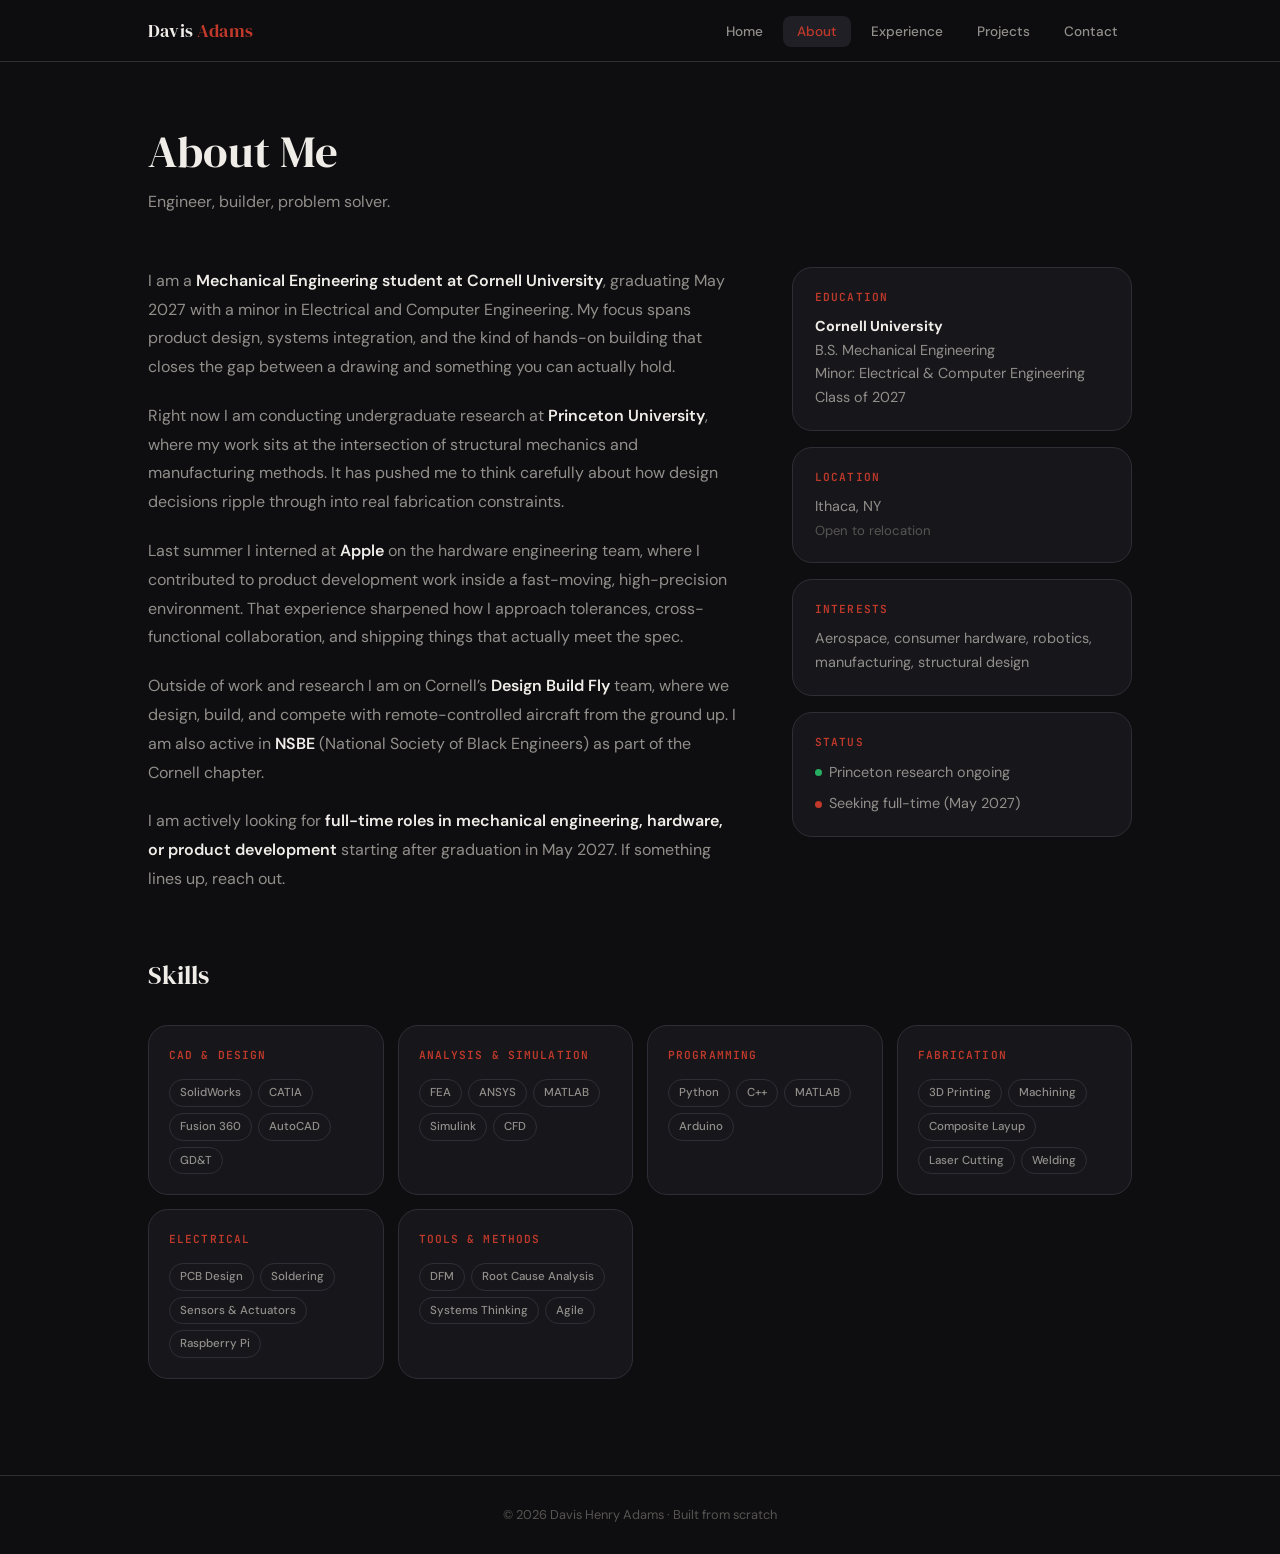
==== about.html @ 46f03a4d "Add files via upload" ====
<!DOCTYPE html>
<html lang="en">
<head>
  <meta charset="UTF-8" />
  <meta name="viewport" content="width=device-width, initial-scale=1.0" />
  <title>About &mdash; Davis Adams</title>
  <link rel="stylesheet" href="style.css" />
</head>
<body>

  <!-- NAV -->
  <nav class="nav">
    <div class="wrap nav__inner">
      <a class="nav__logo" href="index.html">Davis <span>Adams</span></a>
      <ul class="nav__links" id="nav-links">
        <li><a href="index.html">Home</a></li>
        <li><a href="about.html" class="active">About</a></li>
        <li><a href="experience.html">Experience</a></li>
        <li><a href="projects.html">Projects</a></li>
        <li><a href="contact.html">Contact</a></li>
      </ul>
      <button class="nav__toggle" id="nav-toggle" aria-label="Toggle menu" aria-expanded="false">
        <span></span><span></span><span></span>
      </button>
    </div>
  </nav>

  <!-- PAGE -->
  <main class="page">
    <div class="wrap">

      <h1 class="page-title">About Me</h1>
      <p class="page-subtitle">Engineer, builder, problem solver.</p>

      <div class="about-grid">

        <!-- Bio -->
        <div class="about-body">
          <p>
            I am a <strong>Mechanical Engineering student at Cornell University</strong>, graduating May 2027
            with a minor in Electrical and Computer Engineering. My focus spans product design,
            systems integration, and the kind of hands-on building that closes the gap between
            a drawing and something you can actually hold.
          </p>
          <p>
            Right now I am conducting undergraduate research at <strong>Princeton University</strong>,
            where my work sits at the intersection of structural mechanics and manufacturing methods.
            It has pushed me to think carefully about how design decisions ripple through into real
            fabrication constraints.
          </p>
          <p>
            Last summer I interned at <strong>Apple</strong> on the hardware engineering team,
            where I contributed to product development work inside a fast-moving, high-precision
            environment. That experience sharpened how I approach tolerances, cross-functional
            collaboration, and shipping things that actually meet the spec.
          </p>
          <p>
            Outside of work and research I am on Cornell&rsquo;s <strong>Design Build Fly</strong> team,
            where we design, build, and compete with remote-controlled aircraft from the ground up.
            I am also active in <strong>NSBE</strong> (National Society of Black Engineers)
            as part of the Cornell chapter.
          </p>
          <p>
            I am actively looking for <strong>full-time roles in mechanical engineering, hardware,
            or product development</strong> starting after graduation in May 2027. If something lines up,
            reach out.
          </p>
        </div>

        <!-- Sidebar -->
        <aside class="about-sidebar">

          <div class="info-card">
            <p class="info-card__label">Education</p>
            <div class="info-card__body">
              <strong>Cornell University</strong><br>
              B.S. Mechanical Engineering<br>
              Minor: Electrical &amp; Computer Engineering<br>
              Class of 2027
            </div>
          </div>

          <div class="info-card">
            <p class="info-card__label">Location</p>
            <div class="info-card__body">
              Ithaca, NY<br>
              <span style="color: var(--text-3); font-size: 0.82rem;">Open to relocation</span>
            </div>
          </div>

          <div class="info-card">
            <p class="info-card__label">Interests</p>
            <div class="info-card__body">
              Aerospace, consumer hardware, robotics, manufacturing, structural design
            </div>
          </div>

          <div class="info-card">
            <p class="info-card__label">Status</p>
            <div class="info-card__body">
              <span style="display:inline-flex;align-items:center;gap:7px;">
                <span style="width:7px;height:7px;border-radius:50%;background:#27ae60;display:inline-block;"></span>
                Princeton research ongoing
              </span><br>
              <span style="display:inline-flex;align-items:center;gap:7px;margin-top:8px;">
                <span style="width:7px;height:7px;border-radius:50%;background:var(--accent);display:inline-block;"></span>
                Seeking full-time (May 2027)
              </span>
            </div>
          </div>

        </aside>
      </div>

      <!-- Skills -->
      <div class="skills-section">
        <h2>Skills</h2>
        <div class="skills-grid">

          <div class="skill-group">
            <p class="skill-group__title">CAD &amp; Design</p>
            <div class="skill-group__items">
              <span class="tag">SolidWorks</span>
              <span class="tag">CATIA</span>
              <span class="tag">Fusion 360</span>
              <span class="tag">AutoCAD</span>
              <span class="tag">GD&amp;T</span>
            </div>
          </div>

          <div class="skill-group">
            <p class="skill-group__title">Analysis &amp; Simulation</p>
            <div class="skill-group__items">
              <span class="tag">FEA</span>
              <span class="tag">ANSYS</span>
              <span class="tag">MATLAB</span>
              <span class="tag">Simulink</span>
              <span class="tag">CFD</span>
            </div>
          </div>

          <div class="skill-group">
            <p class="skill-group__title">Programming</p>
            <div class="skill-group__items">
              <span class="tag">Python</span>
              <span class="tag">C++</span>
              <span class="tag">MATLAB</span>
              <span class="tag">Arduino</span>
            </div>
          </div>

          <div class="skill-group">
            <p class="skill-group__title">Fabrication</p>
            <div class="skill-group__items">
              <span class="tag">3D Printing</span>
              <span class="tag">Machining</span>
              <span class="tag">Composite Layup</span>
              <span class="tag">Laser Cutting</span>
              <span class="tag">Welding</span>
            </div>
          </div>

          <div class="skill-group">
            <p class="skill-group__title">Electrical</p>
            <div class="skill-group__items">
              <span class="tag">PCB Design</span>
              <span class="tag">Soldering</span>
              <span class="tag">Sensors &amp; Actuators</span>
              <span class="tag">Raspberry Pi</span>
            </div>
          </div>

          <div class="skill-group">
            <p class="skill-group__title">Tools &amp; Methods</p>
            <div class="skill-group__items">
              <span class="tag">DFM</span>
              <span class="tag">Root Cause Analysis</span>
              <span class="tag">Systems Thinking</span>
              <span class="tag">Agile</span>
            </div>
          </div>

        </div>
      </div>

    </div>
  </main>

  <!-- FOOTER -->
  <footer class="footer">
    <div class="wrap">
      &copy; 2026 Davis Henry Adams &middot; Built from scratch
    </div>
  </footer>

  <script src="app.js"></script>
</body>
</html>
---- style.css ----
/* ========================
   Davis Adams Portfolio
   style.css
======================== */

@import url('https://fonts.googleapis.com/css2?family=DM+Serif+Display:ital@0;1&family=DM+Sans:wght@300;400;500;600&family=JetBrains+Mono:wght@400;500&display=swap');

:root {
  --bg:           #0e0e10;
  --surface:      #17171b;
  --surface-2:    #1f1f25;
  --border:       #2e2e36;
  --accent:       #c0392b;
  --accent-soft:  rgba(192, 57, 43, 0.13);
  --text:         #f0ede9;
  --text-2:       #928f8b;
  --text-3:       #575552;
  --serif:        'DM Serif Display', Georgia, serif;
  --sans:         'DM Sans', system-ui, sans-serif;
  --mono:         'JetBrains Mono', monospace;
  --nav-h:        62px;
  --ease:         0.22s ease;
  --r:            12px;
  --r-lg:         20px;
}

*, *::before, *::after { box-sizing: border-box; margin: 0; padding: 0; }

html { font-size: 16px; scroll-behavior: smooth; }

body {
  background: var(--bg);
  color: var(--text);
  font-family: var(--sans);
  font-weight: 400;
  line-height: 1.7;
  -webkit-font-smoothing: antialiased;
  min-height: 100vh;
}

a { color: inherit; text-decoration: none; }
ul { list-style: none; }
img { display: block; max-width: 100%; }

/* ── Shared layout ── */
.wrap {
  max-width: 1040px;
  margin: 0 auto;
  padding: 0 28px;
}
.wrap--narrow { max-width: 700px; }

/* ── NAV ── */
.nav {
  position: sticky;
  top: 0;
  z-index: 50;
  height: var(--nav-h);
  display: flex;
  align-items: center;
  background: rgba(14, 14, 16, 0.92);
  backdrop-filter: blur(12px);
  -webkit-backdrop-filter: blur(12px);
  border-bottom: 1px solid var(--border);
}
.nav__inner {
  display: flex;
  align-items: center;
  justify-content: space-between;
  width: 100%;
}
.nav__logo {
  font-family: var(--serif);
  font-size: 1.15rem;
  letter-spacing: 0.01em;
  color: var(--text);
}
.nav__logo span { color: var(--accent); }
.nav__links {
  display: flex;
  gap: 6px;
}
.nav__links a {
  font-size: 0.85rem;
  font-weight: 500;
  padding: 7px 14px;
  border-radius: 8px;
  color: var(--text-2);
  transition: color var(--ease), background var(--ease);
}
.nav__links a:hover,
.nav__links a.active {
  color: var(--text);
  background: var(--surface-2);
}
.nav__links a.active { color: var(--accent); }

.nav__toggle {
  display: none;
  flex-direction: column;
  gap: 5px;
  background: none;
  border: none;
  cursor: pointer;
  padding: 4px;
}
.nav__toggle span {
  display: block;
  width: 22px;
  height: 2px;
  background: var(--text);
  border-radius: 2px;
  transition: all var(--ease);
}

/* ── PAGE SHELL ── */
.page {
  padding: 64px 0 96px;
}

/* ── PAGE TITLE ── */
.page-title {
  font-family: var(--serif);
  font-size: clamp(2rem, 5vw, 2.8rem);
  font-weight: 400;
  margin-bottom: 10px;
  line-height: 1.15;
}
.page-subtitle {
  color: var(--text-2);
  font-size: 1rem;
  margin-bottom: 52px;
}

/* ── PILL / TAG ── */
.tag {
  display: inline-block;
  font-size: 0.72rem;
  font-weight: 500;
  padding: 3px 10px;
  border-radius: 20px;
  border: 1px solid var(--border);
  background: var(--surface);
  color: var(--text-2);
  white-space: nowrap;
}

/* ── CARD BASE ── */
.card {
  background: var(--surface);
  border: 1px solid var(--border);
  border-radius: var(--r-lg);
  padding: 28px;
  transition: border-color var(--ease), transform var(--ease);
}
.card:hover {
  border-color: var(--accent);
}

/* ── FOOTER ── */
.footer {
  border-top: 1px solid var(--border);
  padding: 28px 0;
  text-align: center;
  color: var(--text-3);
  font-size: 0.8rem;
}

/* ── BUTTON ── */
.btn {
  display: inline-flex;
  align-items: center;
  gap: 8px;
  padding: 11px 22px;
  border-radius: var(--r);
  font-size: 0.88rem;
  font-weight: 500;
  font-family: var(--sans);
  cursor: pointer;
  border: none;
  transition: all var(--ease);
}
.btn--fill {
  background: var(--accent);
  color: #fff;
}
.btn--fill:hover {
  background: #a93226;
  transform: translateY(-1px);
}
.btn--outline {
  background: transparent;
  border: 1.5px solid var(--border);
  color: var(--text);
}
.btn--outline:hover {
  border-color: var(--accent);
  color: var(--accent);
  background: var(--accent-soft);
}

/* ── IMG PLACEHOLDER ── */
.img-placeholder {
  background: var(--surface-2);
  border: 2px dashed var(--border);
  border-radius: var(--r);
  display: flex;
  flex-direction: column;
  align-items: center;
  justify-content: center;
  gap: 8px;
  color: var(--text-3);
  font-size: 0.78rem;
  font-family: var(--mono);
}

/* ══════════════════════════
   HOME PAGE
══════════════════════════ */
.home-hero {
  padding: 80px 0 72px;
}
.home-hero__grid {
  display: grid;
  grid-template-columns: 240px 1fr;
  gap: 56px;
  align-items: start;
}
.home-hero__photo {
  position: relative;
}
.home-hero__img-wrap {
  width: 220px;
  height: 220px;
  border-radius: 50%;
  overflow: hidden;
  border: 3px solid var(--border);
  background: var(--surface-2);
  flex-shrink: 0;
}
.home-hero__img-wrap img {
  width: 100%;
  height: 100%;
  object-fit: cover;
}
.home-hero__img-wrap .img-placeholder {
  width: 100%;
  height: 100%;
  border-radius: 50%;
  border: none;
  background: var(--surface-2);
  text-align: center;
  padding: 20px;
}
.home-hero__label {
  display: inline-block;
  font-family: var(--mono);
  font-size: 0.75rem;
  color: var(--accent);
  background: var(--accent-soft);
  padding: 4px 12px;
  border-radius: 20px;
  margin-bottom: 18px;
}
.home-hero__name {
  font-family: var(--serif);
  font-size: clamp(2.8rem, 6vw, 4.4rem);
  font-weight: 400;
  line-height: 1.05;
  margin-bottom: 18px;
}
.home-hero__name em {
  font-style: italic;
  color: var(--accent);
}
.home-hero__bio {
  color: var(--text-2);
  font-size: 1.05rem;
  max-width: 520px;
  margin-bottom: 28px;
  line-height: 1.75;
}
.home-hero__status {
  display: flex;
  flex-wrap: wrap;
  gap: 10px;
  margin-bottom: 32px;
}
.status-pill {
  display: inline-flex;
  align-items: center;
  gap: 7px;
  font-size: 0.8rem;
  color: var(--text-2);
  background: var(--surface);
  border: 1px solid var(--border);
  border-radius: 20px;
  padding: 5px 14px;
}
.status-dot {
  width: 7px;
  height: 7px;
  border-radius: 50%;
  background: #27ae60;
  flex-shrink: 0;
  animation: pulse 2s infinite;
}
.status-dot--neutral { background: var(--accent); animation: none; }
@keyframes pulse {
  0%, 100% { opacity: 1; }
  50% { opacity: 0.4; }
}
.home-hero__cta { display: flex; gap: 12px; flex-wrap: wrap; }

.home-nav-cards {
  display: grid;
  grid-template-columns: repeat(4, 1fr);
  gap: 14px;
  padding: 0 0 80px;
}
.nav-card {
  background: var(--surface);
  border: 1px solid var(--border);
  border-radius: var(--r-lg);
  padding: 24px 20px;
  display: flex;
  flex-direction: column;
  gap: 10px;
  transition: border-color var(--ease), transform var(--ease), background var(--ease);
  cursor: pointer;
}
.nav-card:hover {
  border-color: var(--accent);
  transform: translateY(-3px);
  background: var(--surface-2);
}
.nav-card__num {
  font-family: var(--mono);
  font-size: 0.7rem;
  color: var(--accent);
}
.nav-card__label {
  font-size: 1rem;
  font-weight: 600;
  color: var(--text);
}
.nav-card__desc {
  font-size: 0.8rem;
  color: var(--text-2);
  line-height: 1.5;
}

/* ══════════════════════════
   ABOUT PAGE
══════════════════════════ */
.about-grid {
  display: grid;
  grid-template-columns: 1fr 340px;
  gap: 52px;
  align-items: start;
}
.about-body p {
  color: var(--text-2);
  margin-bottom: 20px;
  font-size: 1rem;
  line-height: 1.8;
}
.about-body p strong { color: var(--text); font-weight: 600; }
.about-body p:last-child { margin-bottom: 0; }

.about-sidebar { display: flex; flex-direction: column; gap: 16px; }
.info-card {
  background: var(--surface);
  border: 1px solid var(--border);
  border-radius: var(--r-lg);
  padding: 20px 22px;
}
.info-card__label {
  font-size: 0.7rem;
  font-weight: 600;
  text-transform: uppercase;
  letter-spacing: 0.1em;
  color: var(--accent);
  margin-bottom: 8px;
  font-family: var(--mono);
}
.info-card__body {
  font-size: 0.9rem;
  color: var(--text-2);
  line-height: 1.65;
}
.info-card__body strong { color: var(--text); }

.skills-section { margin-top: 60px; }
.skills-section h2 {
  font-family: var(--serif);
  font-size: 1.6rem;
  font-weight: 400;
  margin-bottom: 28px;
}
.skills-grid {
  display: grid;
  grid-template-columns: repeat(auto-fill, minmax(220px, 1fr));
  gap: 14px;
}
.skill-group {
  background: var(--surface);
  border: 1px solid var(--border);
  border-radius: var(--r-lg);
  padding: 20px;
}
.skill-group__title {
  font-size: 0.7rem;
  font-weight: 600;
  text-transform: uppercase;
  letter-spacing: 0.1em;
  color: var(--accent);
  font-family: var(--mono);
  margin-bottom: 14px;
}
.skill-group__items {
  display: flex;
  flex-wrap: wrap;
  gap: 6px;
}

/* ══════════════════════════
   EXPERIENCE PAGE
══════════════════════════ */
.timeline { position: relative; padding-left: 28px; }
.timeline::before {
  content: '';
  position: absolute;
  left: 0;
  top: 6px;
  bottom: 6px;
  width: 1px;
  background: linear-gradient(to bottom, var(--accent) 0%, transparent 100%);
}
.tl-item {
  position: relative;
  margin-bottom: 40px;
}
.tl-item:last-child { margin-bottom: 0; }
.tl-dot {
  position: absolute;
  left: -34px;
  top: 18px;
  width: 12px;
  height: 12px;
  border-radius: 50%;
  background: var(--accent);
  border: 2px solid var(--bg);
  box-shadow: 0 0 0 3px var(--accent-soft);
}
.tl-card {
  background: var(--surface);
  border: 1px solid var(--border);
  border-radius: var(--r-lg);
  padding: 28px;
  transition: border-color var(--ease);
}
.tl-card:hover { border-color: var(--accent); }
.tl-header {
  display: flex;
  justify-content: space-between;
  align-items: flex-start;
  flex-wrap: wrap;
  gap: 10px;
  margin-bottom: 18px;
}
.tl-role { font-size: 1.1rem; font-weight: 600; margin-bottom: 3px; }
.tl-org { font-size: 0.9rem; color: var(--accent); font-weight: 500; }
.tl-date {
  font-family: var(--mono);
  font-size: 0.75rem;
  color: var(--text-3);
  padding-top: 3px;
  white-space: nowrap;
}
.tl-bullets { margin-bottom: 18px; }
.tl-bullets li {
  position: relative;
  padding-left: 1.1em;
  margin-bottom: 8px;
  font-size: 0.91rem;
  color: var(--text-2);
  line-height: 1.65;
}
.tl-bullets li::before {
  content: '›';
  position: absolute;
  left: 0;
  color: var(--accent);
}
.tl-bullets strong { color: var(--text); }
.tl-tags { display: flex; flex-wrap: wrap; gap: 6px; }

/* ══════════════════════════
   PROJECTS PAGE
══════════════════════════ */
.projects-grid {
  display: grid;
  grid-template-columns: repeat(auto-fill, minmax(300px, 1fr));
  gap: 20px;
}
.proj-card {
  background: var(--surface);
  border: 1px solid var(--border);
  border-radius: var(--r-lg);
  overflow: hidden;
  display: flex;
  flex-direction: column;
  transition: border-color var(--ease), transform var(--ease);
}
.proj-card:hover {
  border-color: var(--accent);
  transform: translateY(-4px);
}
.proj-card__img {
  width: 100%;
  height: 190px;
  overflow: hidden;
}
.proj-card__img img {
  width: 100%;
  height: 100%;
  object-fit: cover;
  transition: transform 0.4s ease;
}
.proj-card:hover .proj-card__img img { transform: scale(1.04); }
.proj-card__img .img-placeholder {
  width: 100%;
  height: 100%;
  border-radius: 0;
  border: none;
}
.proj-card__body {
  padding: 22px;
  flex: 1;
  display: flex;
  flex-direction: column;
  gap: 10px;
}
.proj-card__category {
  font-family: var(--mono);
  font-size: 0.68rem;
  color: var(--accent);
  text-transform: uppercase;
  letter-spacing: 0.1em;
}
.proj-card__title {
  font-size: 1rem;
  font-weight: 600;
  line-height: 1.35;
  color: var(--text);
}
.proj-card__desc {
  font-size: 0.85rem;
  color: var(--text-2);
  line-height: 1.6;
  flex: 1;
}
.proj-card__footer {
  display: flex;
  align-items: center;
  justify-content: space-between;
  flex-wrap: wrap;
  gap: 8px;
  margin-top: 4px;
}
.proj-card__where {
  font-size: 0.72rem;
  color: var(--text-3);
  font-family: var(--mono);
}
.proj-card__tags { display: flex; flex-wrap: wrap; gap: 5px; }

.proj-placeholder {
  border: 2px dashed var(--border);
  background: transparent;
  opacity: 0.6;
}
.proj-placeholder:hover { opacity: 1; border-color: var(--accent); transform: none; }
.proj-placeholder .proj-card__img .img-placeholder {
  background: var(--surface);
}

.projects-section-label {
  font-family: var(--mono);
  font-size: 0.72rem;
  color: var(--text-3);
  text-transform: uppercase;
  letter-spacing: 0.12em;
  margin: 48px 0 20px;
}
.projects-section-label:first-of-type { margin-top: 0; }

/* ══════════════════════════
   CONTACT PAGE
══════════════════════════ */
.contact-intro {
  font-size: 1.1rem;
  color: var(--text-2);
  max-width: 580px;
  line-height: 1.8;
  margin-bottom: 48px;
}
.contact-links {
  display: flex;
  flex-direction: column;
  gap: 14px;
  max-width: 480px;
  margin-bottom: 56px;
}
.contact-link {
  display: flex;
  align-items: center;
  gap: 16px;
  padding: 18px 22px;
  background: var(--surface);
  border: 1px solid var(--border);
  border-radius: var(--r-lg);
  transition: all var(--ease);
  color: var(--text-2);
}
.contact-link:hover {
  border-color: var(--accent);
  color: var(--text);
  background: var(--surface-2);
}
.contact-link__icon {
  width: 40px;
  height: 40px;
  border-radius: 10px;
  background: var(--accent-soft);
  display: flex;
  align-items: center;
  justify-content: center;
  color: var(--accent);
  font-family: var(--mono);
  font-size: 0.82rem;
  font-weight: 700;
  flex-shrink: 0;
}
.contact-link__label { font-size: 0.95rem; }

.contact-availability {
  background: var(--surface);
  border: 1px solid var(--border);
  border-radius: var(--r-lg);
  padding: 24px 28px;
  max-width: 480px;
}
.contact-availability__title {
  font-size: 0.7rem;
  font-family: var(--mono);
  text-transform: uppercase;
  letter-spacing: 0.1em;
  color: var(--accent);
  margin-bottom: 10px;
}
.contact-availability__body {
  font-size: 0.92rem;
  color: var(--text-2);
  line-height: 1.65;
}

/* ══════════════════════════
   RESPONSIVE
══════════════════════════ */
@media (max-width: 820px) {
  .home-hero__grid { grid-template-columns: 1fr; gap: 36px; }
  .home-hero__img-wrap { width: 160px; height: 160px; }
  .home-nav-cards { grid-template-columns: repeat(2, 1fr); }
  .about-grid { grid-template-columns: 1fr; }
  .tl-header { flex-direction: column; }
}
@media (max-width: 600px) {
  .nav__links { display: none; }
  .nav__links.open {
    display: flex;
    flex-direction: column;
    position: absolute;
    top: var(--nav-h);
    left: 0; right: 0;
    background: var(--bg);
    border-bottom: 1px solid var(--border);
    padding: 16px 20px;
    gap: 4px;
  }
  .nav__toggle { display: flex; }
  .nav__toggle.open span:nth-child(1) { transform: translateY(7px) rotate(45deg); }
  .nav__toggle.open span:nth-child(2) { opacity: 0; }
  .nav__toggle.open span:nth-child(3) { transform: translateY(-7px) rotate(-45deg); }
  .home-nav-cards { grid-template-columns: 1fr 1fr; }
  .projects-grid { grid-template-columns: 1fr; }
  .home-hero__cta { flex-direction: column; }
}
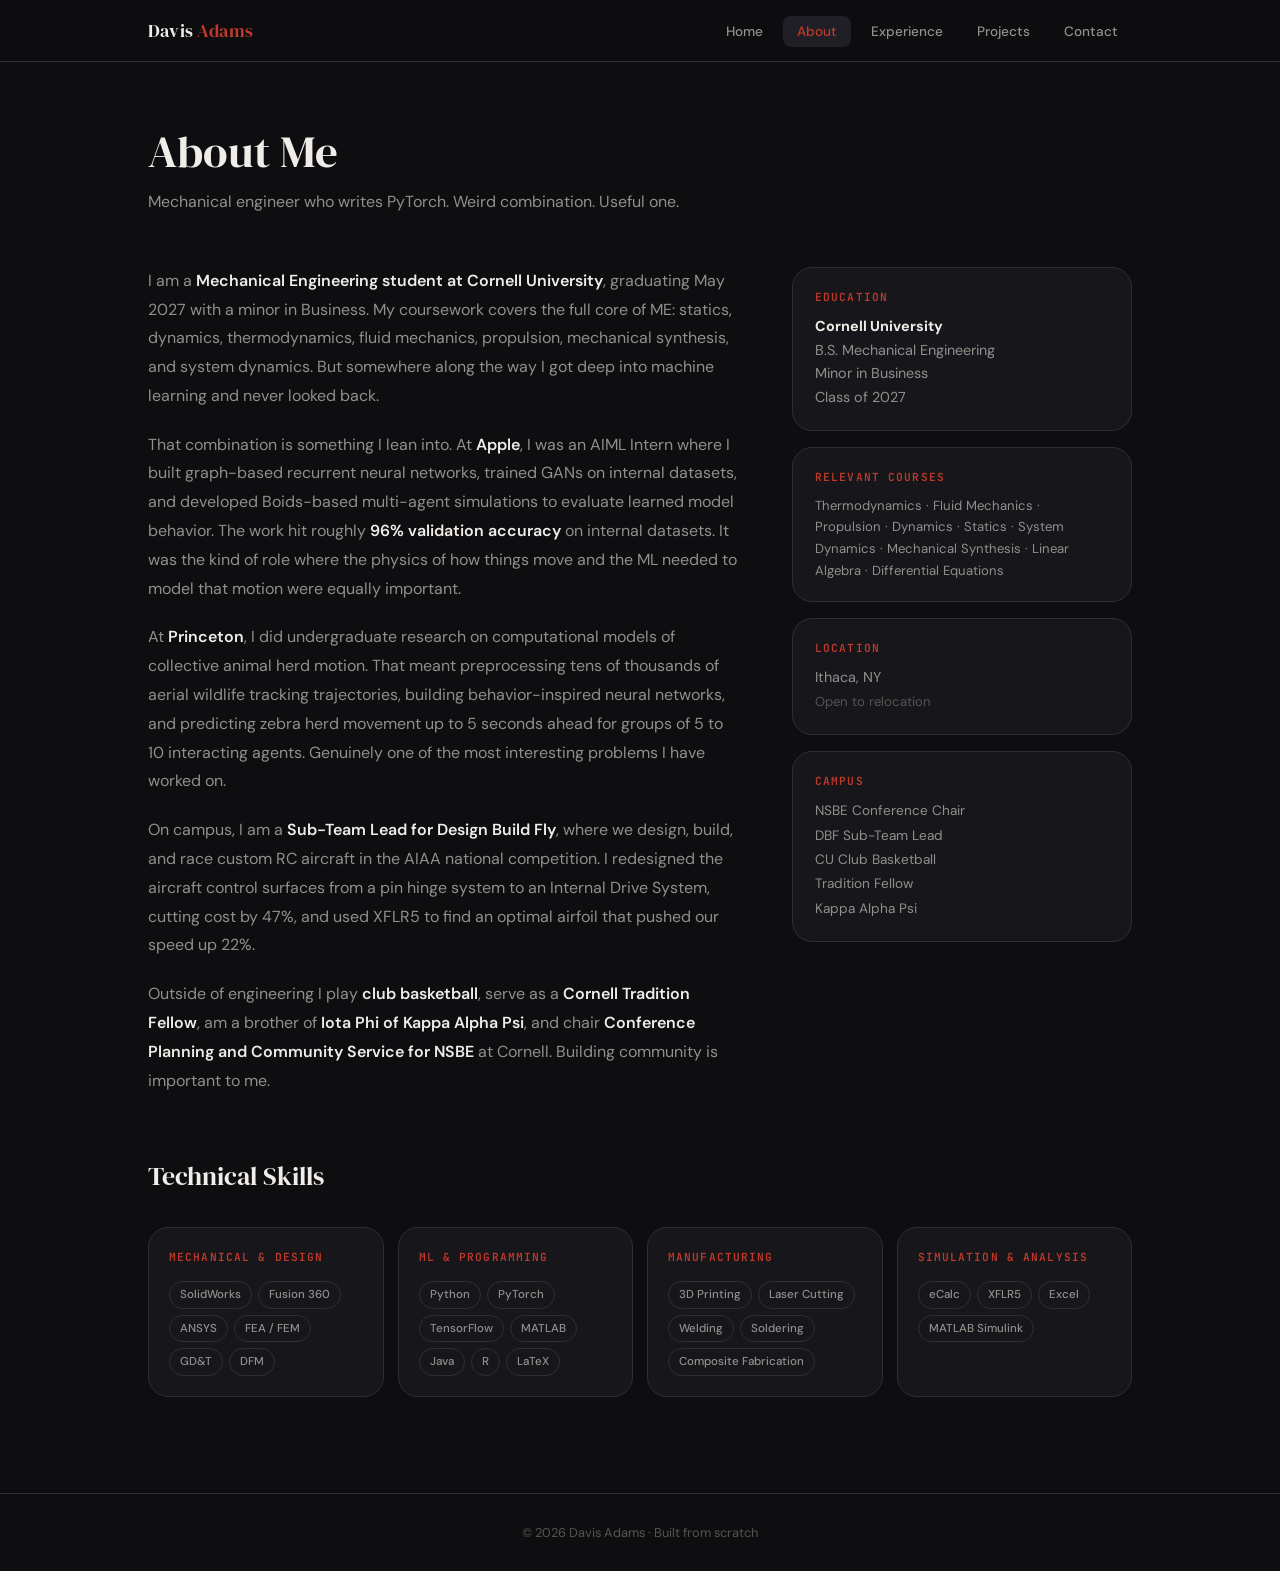
==== commit 8617551c: "Add files via upload" ====
--- a/about.html
+++ b/about.html
@@ -30,7 +30,7 @@
     <div class="wrap">
 
       <h1 class="page-title">About Me</h1>
-      <p class="page-subtitle">Engineer, builder, problem solver.</p>
+      <p class="page-subtitle">Mechanical engineer who writes PyTorch. Weird combination. Useful one.</p>
 
       <div class="about-grid">
 
@@ -38,32 +38,34 @@
         <div class="about-body">
           <p>
             I am a <strong>Mechanical Engineering student at Cornell University</strong>, graduating May 2027
-            with a minor in Electrical and Computer Engineering. My focus spans product design,
-            systems integration, and the kind of hands-on building that closes the gap between
-            a drawing and something you can actually hold.
+            with a minor in Business. My coursework covers the full core of ME: statics, dynamics,
+            thermodynamics, fluid mechanics, propulsion, mechanical synthesis, and system dynamics.
+            But somewhere along the way I got deep into machine learning and never looked back.
           </p>
           <p>
-            Right now I am conducting undergraduate research at <strong>Princeton University</strong>,
-            where my work sits at the intersection of structural mechanics and manufacturing methods.
-            It has pushed me to think carefully about how design decisions ripple through into real
-            fabrication constraints.
+            That combination is something I lean into. At <strong>Apple</strong>, I was an AIML Intern where I built
+            graph-based recurrent neural networks, trained GANs on internal datasets, and developed
+            Boids-based multi-agent simulations to evaluate learned model behavior. The work hit
+            roughly <strong>96% validation accuracy</strong> on internal datasets. It was the kind of role where
+            the physics of how things move and the ML needed to model that motion were equally important.
           </p>
           <p>
-            Last summer I interned at <strong>Apple</strong> on the hardware engineering team,
-            where I contributed to product development work inside a fast-moving, high-precision
-            environment. That experience sharpened how I approach tolerances, cross-functional
-            collaboration, and shipping things that actually meet the spec.
+            At <strong>Princeton</strong>, I did undergraduate research on computational models of collective
+            animal herd motion. That meant preprocessing tens of thousands of aerial wildlife
+            tracking trajectories, building behavior-inspired neural networks, and predicting
+            zebra herd movement up to 5 seconds ahead for groups of 5 to 10 interacting agents.
+            Genuinely one of the most interesting problems I have worked on.
           </p>
           <p>
-            Outside of work and research I am on Cornell&rsquo;s <strong>Design Build Fly</strong> team,
-            where we design, build, and compete with remote-controlled aircraft from the ground up.
-            I am also active in <strong>NSBE</strong> (National Society of Black Engineers)
-            as part of the Cornell chapter.
+            On campus, I am a <strong>Sub-Team Lead for Design Build Fly</strong>, where we design, build, and
+            race custom RC aircraft in the AIAA national competition. I redesigned the aircraft
+            control surfaces from a pin hinge system to an Internal Drive System, cutting cost
+            by 47%, and used XFLR5 to find an optimal airfoil that pushed our speed up 22%.
           </p>
           <p>
-            I am actively looking for <strong>full-time roles in mechanical engineering, hardware,
-            or product development</strong> starting after graduation in May 2027. If something lines up,
-            reach out.
+            Outside of engineering I play <strong>club basketball</strong>, serve as a <strong>Cornell Tradition Fellow</strong>,
+            am a brother of <strong>Iota Phi of Kappa Alpha Psi</strong>, and chair <strong>Conference Planning and
+            Community Service for NSBE</strong> at Cornell. Building community is important to me.
           </p>
         </div>
 
@@ -75,8 +77,15 @@
             <div class="info-card__body">
               <strong>Cornell University</strong><br>
               B.S. Mechanical Engineering<br>
-              Minor: Electrical &amp; Computer Engineering<br>
+              Minor in Business<br>
               Class of 2027
+            </div>
+          </div>
+
+          <div class="info-card">
+            <p class="info-card__label">Relevant Courses</p>
+            <div class="info-card__body" style="font-size:0.82rem;">
+              Thermodynamics &middot; Fluid Mechanics &middot; Propulsion &middot; Dynamics &middot; Statics &middot; System Dynamics &middot; Mechanical Synthesis &middot; Linear Algebra &middot; Differential Equations
             </div>
           </div>
 
@@ -89,23 +98,13 @@
           </div>
 
           <div class="info-card">
-            <p class="info-card__label">Interests</p>
-            <div class="info-card__body">
-              Aerospace, consumer hardware, robotics, manufacturing, structural design
-            </div>
-          </div>
-
-          <div class="info-card">
-            <p class="info-card__label">Status</p>
-            <div class="info-card__body">
-              <span style="display:inline-flex;align-items:center;gap:7px;">
-                <span style="width:7px;height:7px;border-radius:50%;background:#27ae60;display:inline-block;"></span>
-                Princeton research ongoing
-              </span><br>
-              <span style="display:inline-flex;align-items:center;gap:7px;margin-top:8px;">
-                <span style="width:7px;height:7px;border-radius:50%;background:var(--accent);display:inline-block;"></span>
-                Seeking full-time (May 2027)
-              </span>
+            <p class="info-card__label">Campus</p>
+            <div class="info-card__body" style="font-size:0.85rem; line-height:1.8;">
+              NSBE Conference Chair<br>
+              DBF Sub-Team Lead<br>
+              CU Club Basketball<br>
+              Tradition Fellow<br>
+              Kappa Alpha Psi
             </div>
           </div>
 
@@ -114,69 +113,52 @@
 
       <!-- Skills -->
       <div class="skills-section">
-        <h2>Skills</h2>
+        <h2>Technical Skills</h2>
         <div class="skills-grid">
 
           <div class="skill-group">
-            <p class="skill-group__title">CAD &amp; Design</p>
+            <p class="skill-group__title">Mechanical &amp; Design</p>
             <div class="skill-group__items">
               <span class="tag">SolidWorks</span>
-              <span class="tag">CATIA</span>
               <span class="tag">Fusion 360</span>
-              <span class="tag">AutoCAD</span>
+              <span class="tag">ANSYS</span>
+              <span class="tag">FEA / FEM</span>
               <span class="tag">GD&amp;T</span>
+              <span class="tag">DFM</span>
             </div>
           </div>
 
           <div class="skill-group">
-            <p class="skill-group__title">Analysis &amp; Simulation</p>
+            <p class="skill-group__title">ML &amp; Programming</p>
             <div class="skill-group__items">
-              <span class="tag">FEA</span>
-              <span class="tag">ANSYS</span>
+              <span class="tag">Python</span>
+              <span class="tag">PyTorch</span>
+              <span class="tag">TensorFlow</span>
               <span class="tag">MATLAB</span>
-              <span class="tag">Simulink</span>
-              <span class="tag">CFD</span>
+              <span class="tag">Java</span>
+              <span class="tag">R</span>
+              <span class="tag">LaTeX</span>
             </div>
           </div>
 
           <div class="skill-group">
-            <p class="skill-group__title">Programming</p>
+            <p class="skill-group__title">Manufacturing</p>
             <div class="skill-group__items">
-              <span class="tag">Python</span>
-              <span class="tag">C++</span>
-              <span class="tag">MATLAB</span>
-              <span class="tag">Arduino</span>
+              <span class="tag">3D Printing</span>
+              <span class="tag">Laser Cutting</span>
+              <span class="tag">Welding</span>
+              <span class="tag">Soldering</span>
+              <span class="tag">Composite Fabrication</span>
             </div>
           </div>
 
           <div class="skill-group">
-            <p class="skill-group__title">Fabrication</p>
+            <p class="skill-group__title">Simulation &amp; Analysis</p>
             <div class="skill-group__items">
-              <span class="tag">3D Printing</span>
-              <span class="tag">Machining</span>
-              <span class="tag">Composite Layup</span>
-              <span class="tag">Laser Cutting</span>
-              <span class="tag">Welding</span>
-            </div>
-          </div>
-
-          <div class="skill-group">
-            <p class="skill-group__title">Electrical</p>
-            <div class="skill-group__items">
-              <span class="tag">PCB Design</span>
-              <span class="tag">Soldering</span>
-              <span class="tag">Sensors &amp; Actuators</span>
-              <span class="tag">Raspberry Pi</span>
-            </div>
-          </div>
-
-          <div class="skill-group">
-            <p class="skill-group__title">Tools &amp; Methods</p>
-            <div class="skill-group__items">
-              <span class="tag">DFM</span>
-              <span class="tag">Root Cause Analysis</span>
-              <span class="tag">Systems Thinking</span>
-              <span class="tag">Agile</span>
+              <span class="tag">eCalc</span>
+              <span class="tag">XFLR5</span>
+              <span class="tag">Excel</span>
+              <span class="tag">MATLAB Simulink</span>
             </div>
           </div>
 
@@ -189,7 +171,7 @@
   <!-- FOOTER -->
   <footer class="footer">
     <div class="wrap">
-      &copy; 2026 Davis Henry Adams &middot; Built from scratch
+      &copy; 2026 Davis Adams &middot; Built from scratch
     </div>
   </footer>
 
--- a/style.css
+++ b/style.css
@@ -312,6 +312,42 @@
 }
 .home-hero__cta { display: flex; gap: 12px; flex-wrap: wrap; }
 
+/* ── STATS STRIP ── */
+.stats-strip {
+  display: grid;
+  grid-template-columns: repeat(4, 1fr);
+  gap: 1px;
+  background: var(--border);
+  border: 1px solid var(--border);
+  border-radius: var(--r-lg);
+  overflow: hidden;
+  margin-bottom: 56px;
+}
+.stat-item {
+  display: flex;
+  flex-direction: column;
+  gap: 4px;
+  padding: 24px 22px;
+  background: var(--surface);
+  transition: background var(--ease);
+}
+.stat-item:hover { background: var(--surface-2); }
+.stat-num {
+  font-family: var(--serif);
+  font-size: 2rem;
+  font-weight: 400;
+  color: var(--accent);
+  line-height: 1;
+}
+.stat-label {
+  font-size: 0.78rem;
+  color: var(--text-2);
+  line-height: 1.4;
+}
+@media (max-width: 700px) {
+  .stats-strip { grid-template-columns: repeat(2, 1fr); }
+}
+
 .home-nav-cards {
   display: grid;
   grid-template-columns: repeat(4, 1fr);
@@ -595,6 +631,35 @@
   margin: 48px 0 20px;
 }
 .projects-section-label:first-of-type { margin-top: 0; }
+
+/* ── CLUBS GRID ── */
+.clubs-grid {
+  display: grid;
+  grid-template-columns: repeat(3, 1fr);
+  gap: 14px;
+}
+.club-card {
+  background: var(--surface);
+  border: 1px solid var(--border);
+  border-radius: var(--r-lg);
+  padding: 22px;
+  transition: border-color var(--ease);
+}
+.club-card:hover { border-color: var(--accent); }
+.club-card__title {
+  font-weight: 600;
+  font-size: 0.95rem;
+  color: var(--text);
+  margin-bottom: 8px;
+}
+.club-card__body {
+  font-size: 0.84rem;
+  color: var(--text-2);
+  line-height: 1.6;
+}
+@media (max-width: 700px) {
+  .clubs-grid { grid-template-columns: 1fr; }
+}
 
 /* ══════════════════════════
    CONTACT PAGE
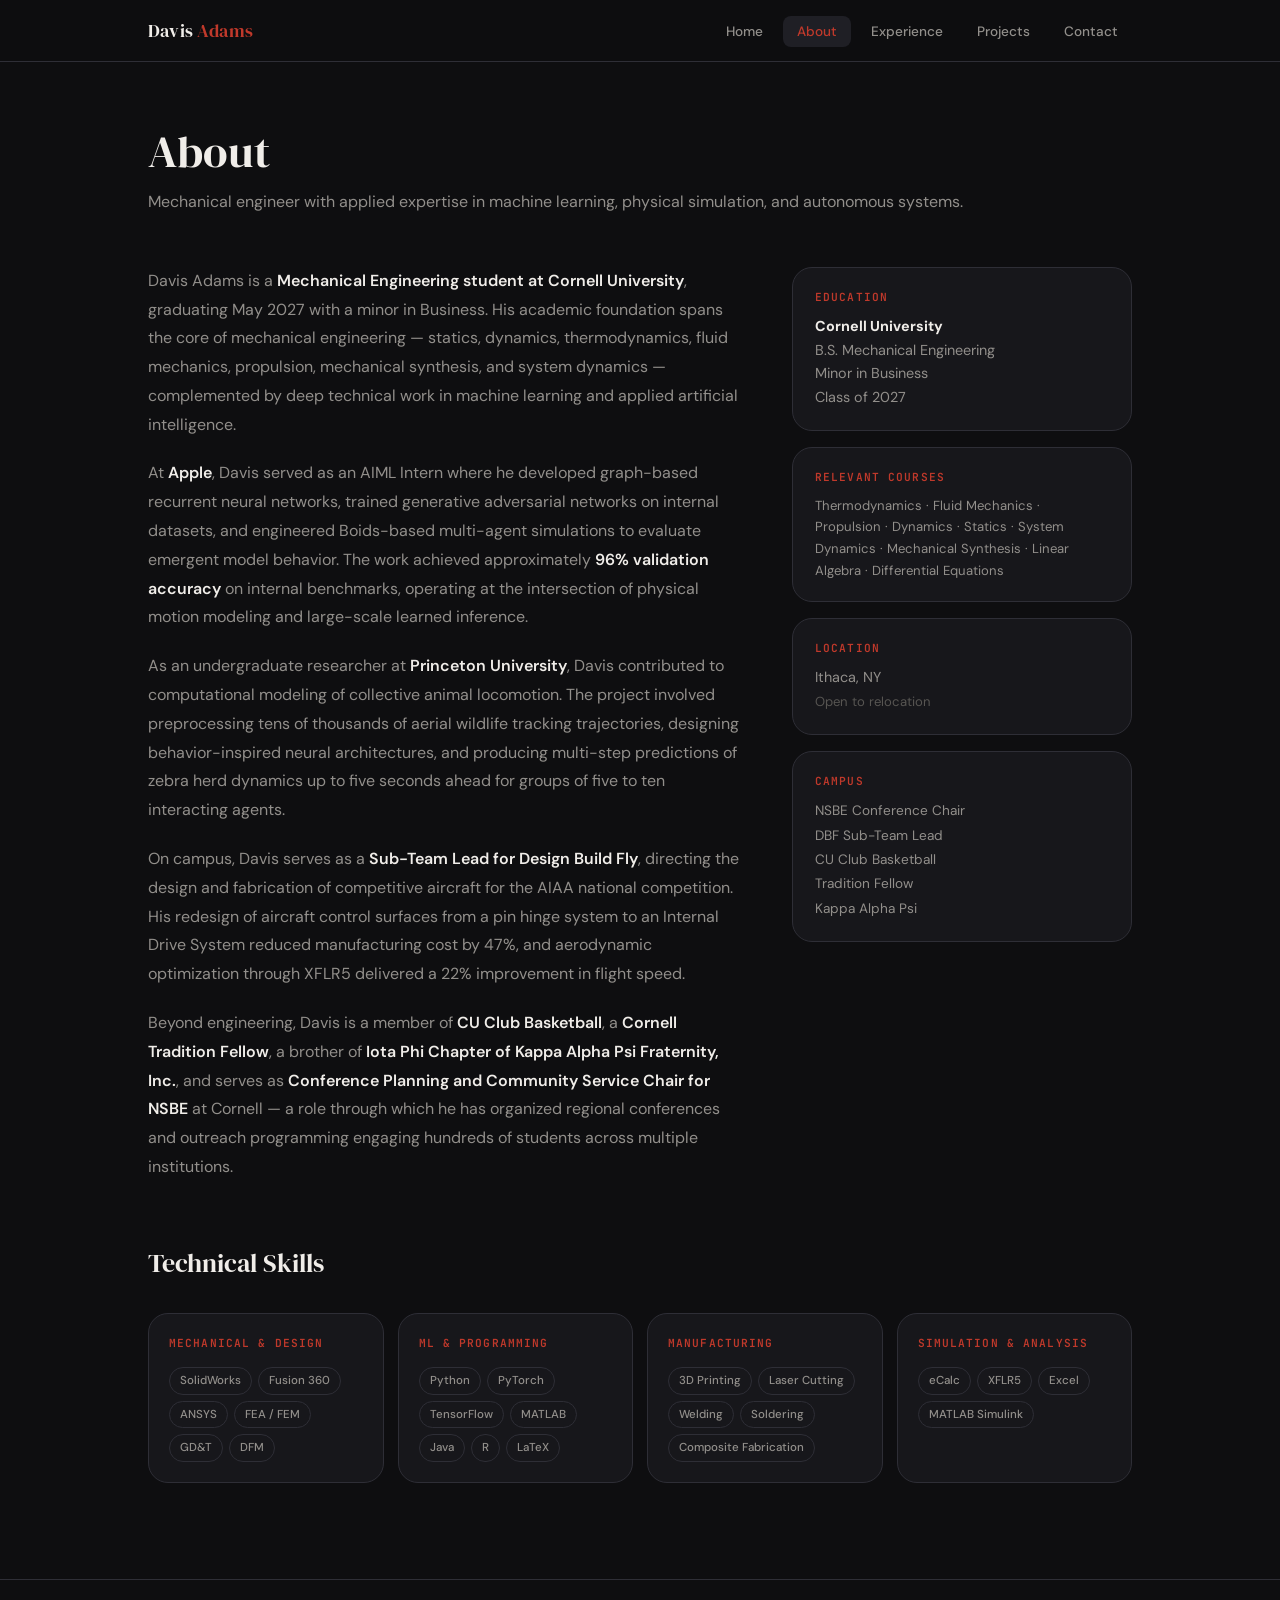
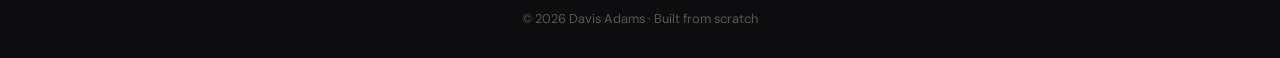
==== commit e8047541: "Add files via upload" ====
--- a/about.html
+++ b/about.html
@@ -29,43 +29,47 @@
   <main class="page">
     <div class="wrap">
 
-      <h1 class="page-title">About Me</h1>
-      <p class="page-subtitle">Mechanical engineer who writes PyTorch. Weird combination. Useful one.</p>
+      <h1 class="page-title">About</h1>
+      <p class="page-subtitle">Mechanical engineer with applied expertise in machine learning, physical simulation, and autonomous systems.</p>
 
       <div class="about-grid">
 
         <!-- Bio -->
         <div class="about-body">
           <p>
-            I am a <strong>Mechanical Engineering student at Cornell University</strong>, graduating May 2027
-            with a minor in Business. My coursework covers the full core of ME: statics, dynamics,
-            thermodynamics, fluid mechanics, propulsion, mechanical synthesis, and system dynamics.
-            But somewhere along the way I got deep into machine learning and never looked back.
+            Davis Adams is a <strong>Mechanical Engineering student at Cornell University</strong>, graduating
+            May 2027 with a minor in Business. His academic foundation spans the core of mechanical
+            engineering &mdash; statics, dynamics, thermodynamics, fluid mechanics, propulsion, mechanical
+            synthesis, and system dynamics &mdash; complemented by deep technical work in machine learning
+            and applied artificial intelligence.
           </p>
           <p>
-            That combination is something I lean into. At <strong>Apple</strong>, I was an AIML Intern where I built
-            graph-based recurrent neural networks, trained GANs on internal datasets, and developed
-            Boids-based multi-agent simulations to evaluate learned model behavior. The work hit
-            roughly <strong>96% validation accuracy</strong> on internal datasets. It was the kind of role where
-            the physics of how things move and the ML needed to model that motion were equally important.
+            At <strong>Apple</strong>, Davis served as an AIML Intern where he developed graph-based recurrent
+            neural networks, trained generative adversarial networks on internal datasets, and engineered
+            Boids-based multi-agent simulations to evaluate emergent model behavior. The work achieved
+            approximately <strong>96% validation accuracy</strong> on internal benchmarks, operating at the
+            intersection of physical motion modeling and large-scale learned inference.
           </p>
           <p>
-            At <strong>Princeton</strong>, I did undergraduate research on computational models of collective
-            animal herd motion. That meant preprocessing tens of thousands of aerial wildlife
-            tracking trajectories, building behavior-inspired neural networks, and predicting
-            zebra herd movement up to 5 seconds ahead for groups of 5 to 10 interacting agents.
-            Genuinely one of the most interesting problems I have worked on.
+            As an undergraduate researcher at <strong>Princeton University</strong>, Davis contributed to
+            computational modeling of collective animal locomotion. The project involved preprocessing
+            tens of thousands of aerial wildlife tracking trajectories, designing behavior-inspired
+            neural architectures, and producing multi-step predictions of zebra herd dynamics
+            up to five seconds ahead for groups of five to ten interacting agents.
           </p>
           <p>
-            On campus, I am a <strong>Sub-Team Lead for Design Build Fly</strong>, where we design, build, and
-            race custom RC aircraft in the AIAA national competition. I redesigned the aircraft
-            control surfaces from a pin hinge system to an Internal Drive System, cutting cost
-            by 47%, and used XFLR5 to find an optimal airfoil that pushed our speed up 22%.
+            On campus, Davis serves as a <strong>Sub-Team Lead for Design Build Fly</strong>, directing the
+            design and fabrication of competitive aircraft for the AIAA national competition. His
+            redesign of aircraft control surfaces from a pin hinge system to an Internal Drive System
+            reduced manufacturing cost by 47%, and aerodynamic optimization through XFLR5
+            delivered a 22% improvement in flight speed.
           </p>
           <p>
-            Outside of engineering I play <strong>club basketball</strong>, serve as a <strong>Cornell Tradition Fellow</strong>,
-            am a brother of <strong>Iota Phi of Kappa Alpha Psi</strong>, and chair <strong>Conference Planning and
-            Community Service for NSBE</strong> at Cornell. Building community is important to me.
+            Beyond engineering, Davis is a member of <strong>CU Club Basketball</strong>, a
+            <strong>Cornell Tradition Fellow</strong>, a brother of <strong>Iota Phi Chapter of Kappa Alpha Psi
+            Fraternity, Inc.</strong>, and serves as <strong>Conference Planning and Community Service Chair
+            for NSBE</strong> at Cornell &mdash; a role through which he has organized regional conferences
+            and outreach programming engaging hundreds of students across multiple institutions.
           </p>
         </div>
 
--- a/style.css
+++ b/style.css
@@ -224,10 +224,12 @@
   display: grid;
   grid-template-columns: 240px 1fr;
   gap: 56px;
-  align-items: start;
+  align-items: center;
 }
 .home-hero__photo {
-  position: relative;
+  display: flex;
+  justify-content: center;
+  align-items: center;
 }
 .home-hero__img-wrap {
   width: 220px;
@@ -242,6 +244,7 @@
   width: 100%;
   height: 100%;
   object-fit: cover;
+  object-position: center 15%;
 }
 .home-hero__img-wrap .img-placeholder {
   width: 100%;
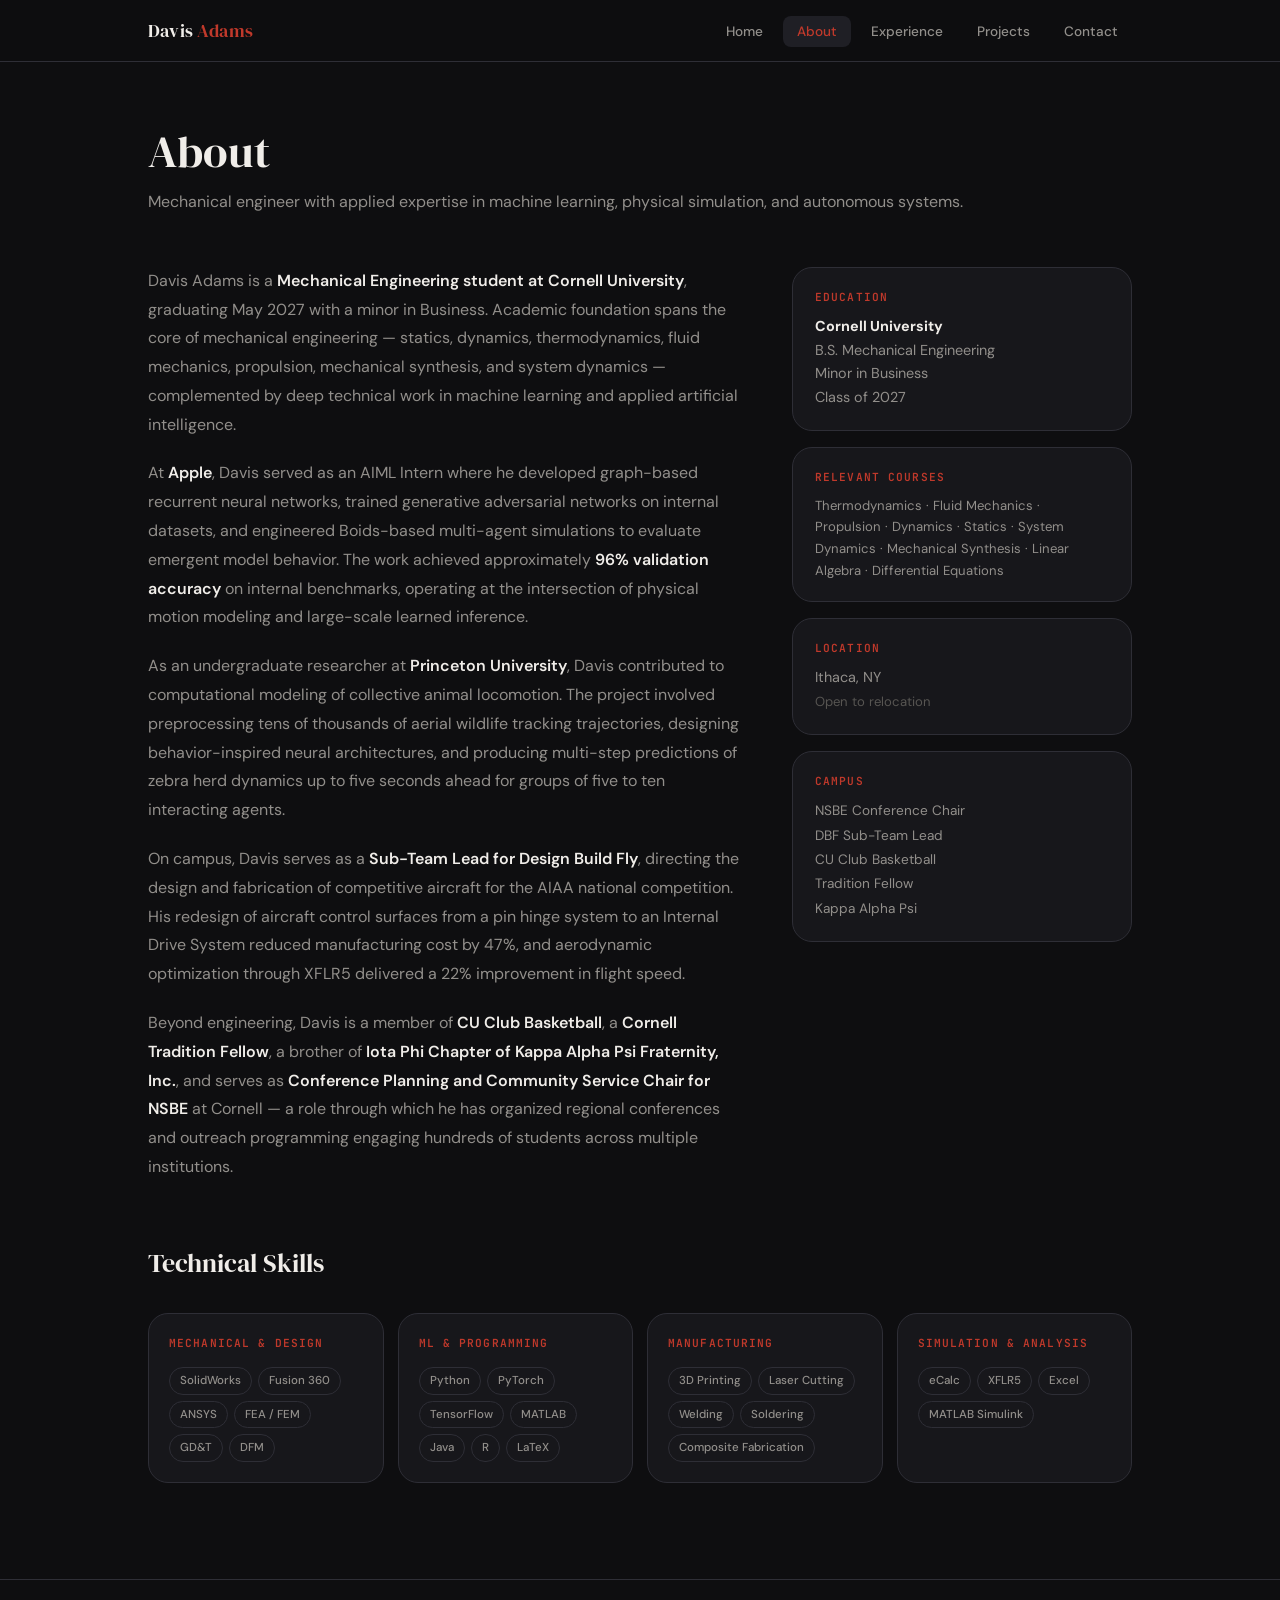
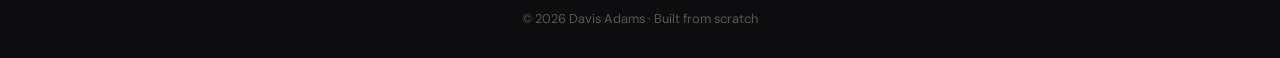
==== commit c6b3ef72: "Add files via upload" ====
--- a/about.html
+++ b/about.html
@@ -38,7 +38,7 @@
         <div class="about-body">
           <p>
             Davis Adams is a <strong>Mechanical Engineering student at Cornell University</strong>, graduating
-            May 2027 with a minor in Business. His academic foundation spans the core of mechanical
+            May 2027 with a minor in Business. Academic foundation spans the core of mechanical
             engineering &mdash; statics, dynamics, thermodynamics, fluid mechanics, propulsion, mechanical
             synthesis, and system dynamics &mdash; complemented by deep technical work in machine learning
             and applied artificial intelligence.
